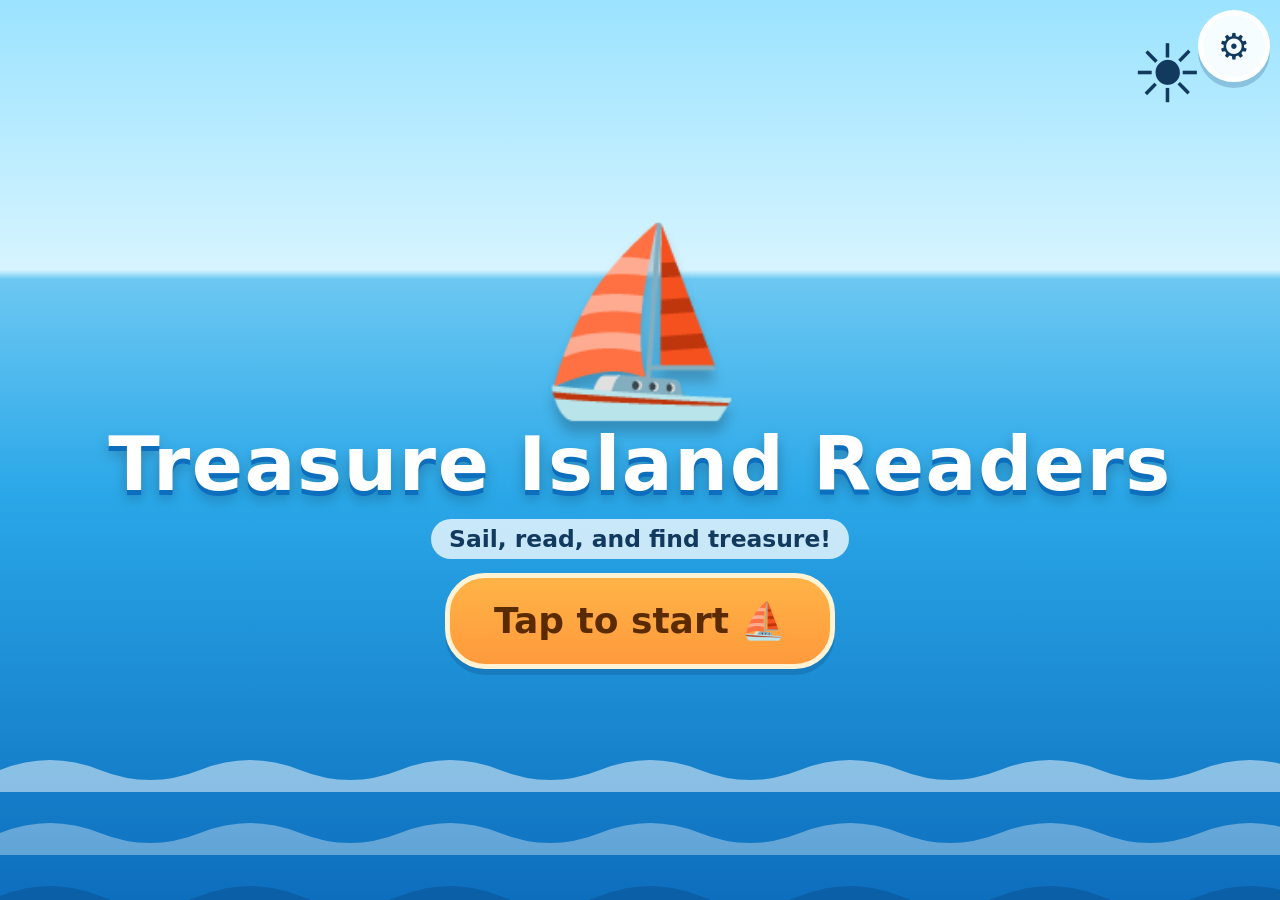
==== reading-game/index.html @ 83dc90aa "WIP: core shell, content, coins and shop Co-Authored-By: Claude Opus 5.5 <noreply@anthropic.com> Cla" ====
<!DOCTYPE html>
<html lang="en">
<head>
<meta charset="utf-8">
<meta name="viewport" content="width=device-width, initial-scale=1, maximum-scale=1, user-scalable=no, viewport-fit=cover">
<meta name="apple-mobile-web-app-capable" content="yes">
<meta name="theme-color" content="#2aa7e8">
<title>Treasure Island Readers</title>
<link rel="stylesheet" href="css/style.css">
</head>
<body>
<div id="app"></div>
<noscript>This game needs JavaScript.</noscript>
<script src="js/content.js"></script>
<script src="js/core.js"></script>
<script src="js/games/letter-pop.js"></script>
<script src="js/games/sound-hunt.js"></script>
<script src="js/games/letter-trace.js"></script>
<script src="js/games/rhyme-boat.js"></script>
<script src="js/games/word-builder.js"></script>
<script src="js/games/sight-fishing.js"></script>
<script src="js/games/sentence-match.js"></script>
<script src="js/games/story-cove.js"></script>
<script src="js/games/reading-quest.js"></script>
<script src="js/games/captains-quiz.js"></script>
<script src="js/app.js"></script>
</body>
</html>
---- reading-game/css/style.css ----
/* Treasure Island Readers - global styles */
:root {
  --sky: #9be3ff;
  --sky2: #d6f4ff;
  --sea: #2aa7e8;
  --sea-deep: #0d6ebd;
  --sand: #ffe3a3;
  --sand-dark: #f2c46b;
  --sun: #ffc93c;
  --coral: #ff6b6b;
  --green: #2fbf5b;
  --green-dark: #1f9544;
  --orange: #ff9a3c;
  --purple: #8a5cf5;
  --ink: #12395e;
  --card: #ffffff;
  --shadow: 0 6px 0 rgba(10, 60, 110, .22);
  --font: "Comic Sans MS", "Chalkboard SE", "Comic Neue", system-ui, sans-serif;
}
* { box-sizing: border-box; }
html, body {
  margin: 0; height: 100%; overflow: hidden; overscroll-behavior: none;
  font-family: var(--font); font-size: 18px; color: var(--ink);
  -webkit-text-size-adjust: 100%; -webkit-tap-highlight-color: transparent;
}
body {
  background: linear-gradient(180deg, var(--sky) 0%, var(--sky2) 30%, #6cc8f2 31%, var(--sea) 55%, var(--sea-deep) 100%);
  background-attachment: fixed;
}
button { font-family: inherit; color: inherit; touch-action: manipulation; -webkit-user-select: none; user-select: none; cursor: pointer; }
button:focus-visible, input:focus-visible { outline: 4px solid #fff; outline-offset: 2px; box-shadow: 0 0 0 7px var(--purple); }

#app { position: fixed; inset: 0; }
.screen {
  position: absolute; inset: 0; display: flex; flex-direction: column;
  padding: env(safe-area-inset-top) env(safe-area-inset-right) env(safe-area-inset-bottom) env(safe-area-inset-left);
  animation: screenIn .35s ease-out both; overflow: hidden;
}
@keyframes screenIn { from { opacity: 0; transform: scale(.97); } to { opacity: 1; transform: none; } }
.scroll { overflow-y: auto; overflow-x: hidden; -webkit-overflow-scrolling: touch; flex: 1; min-height: 0; }

/* ---------- ocean decoration ---------- */
.ocean { position: fixed; inset: 0; pointer-events: none; z-index: 0; overflow: hidden; }
.ocean .sun { position: absolute; top: 3%; right: 6%; font-size: 4.5rem; animation: sunpulse 6s ease-in-out infinite; }
.ocean .cloud { position: absolute; font-size: 4rem; opacity: .85; animation: drift 60s linear infinite; }
.ocean .cloud.c1 { top: 6%; left: -20%; }
.ocean .cloud.c2 { top: 16%; left: -20%; font-size: 3rem; animation-duration: 85s; animation-delay: -30s; }
@keyframes drift { to { transform: translateX(140vw); } }
@keyframes sunpulse { 50% { transform: scale(1.08) rotate(8deg); } }
.waves { position: absolute; left: 0; right: 0; bottom: 0; height: 100%; }
.wave {
  position: absolute; left: 0; width: 200%; height: 46px; background-repeat: repeat-x; background-size: 400px 46px;
  animation: waveMove 9s linear infinite;
}
.wave.w1 { bottom: 12%; opacity: .5; background-image: url("data:image/svg+xml;utf8,<svg xmlns='http://www.w3.org/2000/svg' width='400' height='46' viewBox='0 0 400 46'><path d='M0 24 Q50 4 100 24 T200 24 T300 24 T400 24 V46 H0Z' fill='%23ffffff'/></svg>"); }
.wave.w2 { bottom: 5%; opacity: .35; animation-duration: 13s; animation-direction: reverse; background-image: url("data:image/svg+xml;utf8,<svg xmlns='http://www.w3.org/2000/svg' width='400' height='46' viewBox='0 0 400 46'><path d='M0 24 Q50 4 100 24 T200 24 T300 24 T400 24 V46 H0Z' fill='%23ffffff'/></svg>"); }
.wave.w3 { bottom: -2%; opacity: .5; animation-duration: 7s; background-image: url("data:image/svg+xml;utf8,<svg xmlns='http://www.w3.org/2000/svg' width='400' height='46' viewBox='0 0 400 46'><path d='M0 24 Q50 4 100 24 T200 24 T300 24 T400 24 V46 H0Z' fill='%2308508f'/></svg>"); }
@keyframes waveMove { to { transform: translateX(-400px); } }
.screen > * { position: relative; z-index: 1; }

/* ---------- buttons ---------- */
.btn {
  display: inline-flex; align-items: center; justify-content: center; gap: 10px;
  min-height: 72px; min-width: 72px; padding: 0 30px; border-radius: 40px;
  border: 5px solid #fff; background: #ffffff; color: var(--ink);
  font-size: 1.5rem; font-weight: 800; box-shadow: var(--shadow);
  transition: transform .12s, box-shadow .12s;
}
.btn:active, .btn.pressed { transform: translateY(5px) scale(.97); box-shadow: 0 1px 0 rgba(10, 60, 110, .25); }
.btn.primary { background: linear-gradient(180deg, #ffb347, var(--orange)); color: #5a2a00; border-color: #fff3d6; }
.btn.green { background: linear-gradient(180deg, #55dd7e, var(--green)); color: #fff; text-shadow: 0 2px 0 rgba(0,0,0,.2); }
.btn.round { border-radius: 50%; padding: 0; width: 72px; height: 72px; font-size: 2rem; }
.btn.small { min-height: 72px; font-size: 1.2rem; padding: 0 20px; }
.btn[disabled] { opacity: .5; filter: grayscale(.5); pointer-events: none; }

/* ---------- shared game classes ---------- */
.game-stage {
  display: flex; flex-direction: column; align-items: center; justify-content: center; gap: 20px;
  width: 100%; height: 100%; padding: 16px; text-align: center; overflow-x: hidden; overflow-y: auto; position: relative;
}
.prompt {
  font-size: 2rem; font-weight: 800; line-height: 1.25; color: var(--ink); background: rgba(255,255,255,.85);
  padding: 10px 22px; border-radius: 28px; max-width: 100%; box-shadow: var(--shadow);
}
.choices { display: flex; flex-wrap: wrap; justify-content: center; align-items: center; gap: 16px; max-width: 100%; }
.choice {
  --c: #4cc3ff;
  min-width: 88px; min-height: 88px; padding: 8px 18px; border-radius: 28px;
  background: #fff; border: 6px solid var(--c); font-size: 2.5rem; font-weight: 800; color: var(--ink);
  box-shadow: 0 7px 0 rgba(10, 60, 110, .2); display: inline-flex; align-items: center; justify-content: center; gap: 8px;
  transition: transform .12s, box-shadow .12s, background .2s;
  -webkit-user-select: none; user-select: none;
}
.choices .choice:nth-child(4n+1) { --c: #4cc3ff; }
.choices .choice:nth-child(4n+2) { --c: #ff8fb1; }
.choices .choice:nth-child(4n+3) { --c: #ffc93c; }
.choices .choice:nth-child(4n+4) { --c: #8fe08f; }
.choice:active { transform: translateY(5px) scale(.96); box-shadow: 0 2px 0 rgba(10, 60, 110, .2); }
.choice.correct { border-color: var(--green); background: #e5ffe9; box-shadow: 0 0 0 6px rgba(47,191,91,.35), 0 0 30px 8px rgba(47,191,91,.6); animation: correctPop .5s ease; }
.choice.wrong { animation: wobble .5s ease; border-color: var(--coral); }
.choice.hint { animation: hintPulse 1s ease-in-out infinite; border-color: var(--sun); }
@keyframes correctPop { 40% { transform: scale(1.18); } }
@keyframes hintPulse { 50% { transform: scale(1.08); box-shadow: 0 0 0 8px rgba(255,201,60,.5), 0 0 30px 10px rgba(255,201,60,.8); } }
.big-emoji { font-size: 5rem; line-height: 1.1; filter: drop-shadow(0 4px 0 rgba(0,0,0,.12)); }
.word { font-size: 2.6rem; font-weight: 800; letter-spacing: .12em; text-transform: none; }
.slot {
  min-width: 88px; min-height: 88px; border-radius: 28px; border: 6px dashed rgba(18,57,94,.45);
  background: rgba(255,255,255,.55); display: inline-flex; align-items: center; justify-content: center; font-size: 2.5rem; font-weight: 800;
}
.slot.over { background: rgba(255,255,255,.9); border-color: var(--green); }
.draggable { cursor: grab; touch-action: none; }
.dragging { cursor: grabbing; box-shadow: 0 16px 24px rgba(0,0,0,.3); position: relative; }
.wobble { animation: wobble .5s ease; }
.bounce { animation: bounce 1s ease-in-out infinite; }
.float { animation: float 3.2s ease-in-out infinite; }
@keyframes wobble { 0%,100% { transform: translateX(0) rotate(0); } 20% { transform: translateX(-12px) rotate(-5deg); } 40% { transform: translateX(11px) rotate(5deg); } 60% { transform: translateX(-8px) rotate(-3deg); } 80% { transform: translateX(6px) rotate(2deg); } }
@keyframes bounce { 0%,100% { transform: translateY(0); } 50% { transform: translateY(-14px); } }
@keyframes float { 0%,100% { transform: translateY(0) rotate(-2deg); } 50% { transform: translateY(-10px) rotate(2deg); } }
@keyframes bob { 0%,100% { transform: translateY(0) rotate(-3deg); } 50% { transform: translateY(-12px) rotate(3deg); } }
@keyframes pop { 0% { transform: scale(0); } 70% { transform: scale(1.3); } 100% { transform: scale(1); } }

/* ---------- fx ---------- */
.fx-layer { position: fixed; inset: 0; pointer-events: none; z-index: 5000; overflow: hidden; }
.fx-piece { position: absolute; transform: translate(-50%, -50%); will-change: transform, opacity; }
.fx-conf { width: 12px; height: 18px; border-radius: 3px; }

/* ---------- start screen ---------- */
.start { align-items: center; justify-content: center; text-align: center; padding: 24px; gap: 14px; }
.start h1 {
  margin: 0; font-size: clamp(2.2rem, 8vw, 4.2rem); line-height: 1.05; color: #fff;
  text-shadow: 0 5px 0 #0d6ebd, 0 8px 14px rgba(0,0,0,.25); letter-spacing: .02em;
}
.start .subtitle { font-size: 1.3rem; color: var(--ink); background: rgba(255,255,255,.75); padding: 6px 18px; border-radius: 20px; font-weight: 700; }
.boat-hero { font-size: clamp(6rem, 24vw, 10rem); animation: bob 3.5s ease-in-out infinite; filter: drop-shadow(0 12px 6px rgba(0,0,0,.2)); line-height: 1; }
.start .btn { font-size: 2rem; min-height: 96px; padding: 0 44px; animation: pulse 1.6s ease-in-out infinite; }
@keyframes pulse { 50% { transform: scale(1.06); } }

/* ---------- top bar ---------- */
.topbar { display: flex; align-items: center; gap: 10px; padding: 10px 14px; flex-wrap: wrap; justify-content: space-between; }
.topbar .grp { display: flex; align-items: center; gap: 10px; }
.pill {
  display: inline-flex; align-items: center; gap: 6px; background: rgba(255,255,255,.92); border-radius: 30px;
  padding: 6px 14px; min-height: 48px; font-weight: 800; font-size: 1.25rem; box-shadow: 0 4px 0 rgba(10,60,110,.2);
}
.pill .coin-count.tick { animation: pop .4s ease; display: inline-block; }
.rank-badge { background: #fff3c4; }
.rank-badge small { font-size: .8rem; opacity: .75; display: block; line-height: 1; font-weight: 700; }
.iconbtn {
  width: 72px; height: 72px; border-radius: 50%; border: 5px solid #fff; background: rgba(255,255,255,.9); font-size: 2rem;
  box-shadow: var(--shadow); display: inline-flex; align-items: center; justify-content: center; position: relative; padding: 0;
  transition: transform .12s;
}
.iconbtn:active { transform: translateY(4px) scale(.95); }
.hold-ring { position: absolute; inset: -7px; border-radius: 50%; pointer-events: none; opacity: 0; transition: opacity .15s; }
.iconbtn.holding .hold-ring { opacity: 1; }

/* ---------- profile picker ---------- */
.pick { align-items: center; justify-content: center; gap: 22px; padding: 20px; text-align: center; }
.pick h2 { margin: 0; font-size: 2.2rem; color: #fff; text-shadow: 0 4px 0 #0d6ebd; }
.captains { display: flex; flex-wrap: wrap; gap: 22px; justify-content: center; }
.captain-card {
  width: min(300px, 80vw); padding: 22px 16px; border-radius: 40px; background: #fff; border: 8px solid var(--sun);
  box-shadow: 0 10px 0 rgba(10,60,110,.25); display: flex; flex-direction: column; align-items: center; gap: 6px;
  font-size: 1.6rem; font-weight: 800; transition: transform .12s;
}
.captain-card:nth-child(2) { border-color: #ff8fb1; }
.captain-card:active { transform: translateY(6px) scale(.97); }
.captain-card .av { font-size: 5.5rem; line-height: 1.1; animation: bob 3s ease-in-out infinite; }
.captain-card small { font-size: 1rem; opacity: .7; }

/* ---------- map ---------- */
.map-body { padding: 0 14px 12px; display: flex; flex-direction: column; align-items: center; }
.map-boat { position: relative; width: 230px; height: 190px; animation: bob 4s ease-in-out infinite; margin: 0 auto -6px; flex: none; }
.map-boat svg { width: 100%; height: 100%; overflow: visible; }
.path { width: 100%; max-width: 560px; display: flex; flex-direction: column; gap: 10px; padding: 6px 0 30px; position: relative; }
.island-row { display: flex; }
.island-row.l { justify-content: flex-start; padding-left: 4%; }
.island-row.r { justify-content: flex-end; padding-right: 4%; }
.island-row.m { justify-content: center; }
.island {
  display: flex; flex-direction: column; align-items: center; gap: 4px; background: none; border: 0; padding: 4px; min-width: 120px; min-height: 120px;
  animation: float 4s ease-in-out infinite; transition: transform .12s;
}
.island:nth-child(odd) { animation-delay: -1.3s; }
.island .land {
  width: 112px; height: 100px; border-radius: 50% 50% 46% 46% / 62% 62% 38% 38%; background: radial-gradient(circle at 50% 30%, #ffefb8, var(--sand) 55%, var(--sand-dark));
  display: flex; align-items: center; justify-content: center; font-size: 3.4rem; box-shadow: 0 8px 0 rgba(10,60,110,.28), inset 0 -8px 0 rgba(0,0,0,.06);
  border: 4px solid #fff7dc;
}
.island .name { font-size: 1.1rem; font-weight: 800; background: rgba(255,255,255,.92); padding: 2px 12px; border-radius: 14px; }
.island:active { transform: scale(.92); }
.island.go { animation: bounce .5s ease 2; }
.island.challenge .land { width: 140px; height: 124px; background: radial-gradient(circle at 50% 30%, #fff3a8, #ffcf3f 55%, #e69b00); border-color: #fff; font-size: 4.4rem; box-shadow: 0 0 0 6px rgba(255,255,255,.35), 0 0 30px 8px rgba(255,201,60,.8), 0 8px 0 rgba(10,60,110,.28); }
.island.challenge .name { background: #fff3c4; }
.toolbar { display: flex; justify-content: center; gap: 12px; padding: 8px 12px 14px; flex-wrap: wrap; }
.toolbar .btn { font-size: 1.15rem; padding: 0 20px; }
.empty-note { background: rgba(255,255,255,.9); padding: 18px 24px; border-radius: 28px; font-size: 1.3rem; font-weight: 700; margin: 30px 16px; text-align: center; }

/* ---------- game host ---------- */
.host-header { display: flex; align-items: center; justify-content: space-between; flex-wrap: wrap; gap: 6px 10px; padding: 8px 12px 4px; }
.host-header .dots { display: flex; gap: 8px; justify-content: center; flex: 1 1 auto; min-width: 140px; order: 2; }
.host-header .left { order: 1; } .host-header .right { order: 3; display: flex; align-items: center; gap: 10px; }
.dot { width: 22px; height: 22px; border-radius: 50%; background: rgba(255,255,255,.55); border: 3px solid #fff; transition: background .3s, transform .3s; }
.dots.many .dot { width: 15px; height: 15px; border-width: 2px; }
.dot.done { background: var(--sun); transform: scale(1.2); box-shadow: 0 0 10px 2px rgba(255,201,60,.9); animation: pop .5s ease; }
.host-body { flex: 1; min-height: 0; position: relative; }
@media (max-width: 560px) {
  .host-header .dots { order: 4; flex-basis: 100%; }
}
.crashed { padding: 30px; text-align: center; font-size: 1.5rem; font-weight: 700; background: #fff; border-radius: 28px; margin: 24px; }

/* ---------- treasure ---------- */
.treasure { align-items: center; justify-content: center; text-align: center; gap: 12px; padding: 16px; overflow-y: auto; }
.treasure h2 { margin: 0; font-size: 2.2rem; color: #fff; text-shadow: 0 4px 0 #0d6ebd; }
.chest { width: 200px; height: 170px; }
.chest { overflow: visible; margin-top: 46px; }
.chest .lid { transform-origin: 20px 70px; transition: transform .8s cubic-bezier(.3,1.5,.5,1); }
.chest.open .lid { transform: rotate(-38deg) translateY(-6px); }
.chest .glow { opacity: 0; transition: opacity .6s .3s; }
.chest.open .glow { opacity: 1; }
.rewards { display: flex; gap: 12px; flex-wrap: wrap; justify-content: center; }
.reward { background: #fff; border-radius: 28px; padding: 10px 20px; font-size: 1.6rem; font-weight: 800; box-shadow: var(--shadow); animation: pop .6s ease both; }
.reward .big { font-size: 3.4rem; display: block; line-height: 1.1; }
.treasure .btns { display: flex; gap: 14px; flex-wrap: wrap; justify-content: center; margin-top: 6px; }

/* ---------- panels / modals ---------- */
.modal { position: fixed; inset: 0; z-index: 2000; background: rgba(8, 50, 90, .6); display: flex; align-items: center; justify-content: center; padding: 14px; animation: screenIn .25s ease both; }
.sheet {
  background: #fff; border-radius: 32px; width: min(720px, 100%); max-height: 100%; overflow-y: auto; padding: 18px 20px 24px;
  box-shadow: 0 12px 0 rgba(10,60,110,.3); position: relative; -webkit-overflow-scrolling: touch;
}
.sheet h2 { margin: 4px 0 12px; font-size: 1.9rem; }
.sheet h3 { margin: 18px 0 8px; font-size: 1.3rem; }
.sheet .close { position: sticky; top: 0; float: right; z-index: 3; }
.sheet-head { display: flex; align-items: center; justify-content: space-between; gap: 10px; }
.sticker-grid { display: grid; grid-template-columns: repeat(auto-fill, minmax(90px, 1fr)); gap: 12px; }
.sticker { background: #eaf8ff; border-radius: 22px; min-height: 96px; display: flex; flex-direction: column; align-items: center; justify-content: center; font-size: 3rem; position: relative; border: 4px solid #bfe9ff; padding: 4px; }
.sticker small { font-size: .8rem; font-weight: 700; }
.sticker.locked { filter: grayscale(1) brightness(0) opacity(.18); border-style: dashed; }
.sticker .n { position: absolute; top: -6px; right: -4px; background: var(--coral); color: #fff; font-size: .9rem; font-weight: 800; border-radius: 12px; padding: 0 8px; }
.power { display: flex; gap: 12px; align-items: center; background: #fff3c4; padding: 10px 16px; border-radius: 22px; margin: 8px 0; font-size: 1.3rem; font-weight: 800; }
.power .e { font-size: 2.4rem; }
.note { background: #eaf8ff; border-radius: 20px; padding: 12px 16px; font-weight: 700; margin-bottom: 8px; }

/* shop */
.shop-grid { display: grid; grid-template-columns: repeat(auto-fill, minmax(150px, 1fr)); gap: 12px; }
.shop-item {
  background: #f4fbff; border: 4px solid #bfe9ff; border-radius: 24px; padding: 10px 6px; min-height: 140px;
  display: flex; flex-direction: column; align-items: center; justify-content: center; gap: 4px; font-weight: 800; font-size: 1rem;
}
.shop-item .pv { font-size: 2.8rem; line-height: 1.1; min-height: 52px; display: flex; align-items: center; }
.shop-item .sw { width: 52px; height: 40px; border-radius: 10px; border: 3px solid #fff; box-shadow: 0 2px 4px rgba(0,0,0,.3); }
.shop-item.equipped { border-color: var(--green); background: #e5ffe9; }
.shop-item.cant { opacity: .65; }
.shop-preview { height: 150px; display: flex; justify-content: center; margin-bottom: 8px; }
.shop-preview .map-boat { height: 150px; width: 180px; animation-duration: 5s; }

/* grown-ups */
.gu-row { display: flex; flex-wrap: wrap; gap: 10px; align-items: center; margin: 6px 0; }
.gu-row label { font-weight: 800; min-width: 90px; }
.gu input[type=text], .gu select { font-family: inherit; font-size: 1.2rem; padding: 10px 12px; border-radius: 14px; border: 3px solid #bfe9ff; min-height: 48px; max-width: 100%; }
.gu input[type=range] { width: min(320px, 100%); height: 40px; }
.av-pick { display: flex; flex-wrap: wrap; gap: 6px; }
.av-pick button { width: 52px; height: 52px; border-radius: 14px; border: 3px solid #bfe9ff; background: #fff; font-size: 1.7rem; padding: 0; }
.av-pick button.sel { border-color: var(--green); background: #e5ffe9; }
.seg button { min-height: 52px; padding: 0 16px; border-radius: 14px; border: 3px solid #bfe9ff; background: #fff; font-size: 1.05rem; font-weight: 800; }
.seg button.sel { background: var(--green); color: #fff; border-color: var(--green-dark); }
.gu table { border-collapse: collapse; width: 100%; font-size: 1rem; }
.gu th, .gu td { text-align: left; padding: 6px 8px; border-bottom: 2px solid #e4f3fb; }
.gu .danger { background: #ffe1e1; border-color: #ffb3b3; }
.gu-hold-wrap { text-align: center; }

/* rank up */
.rankup { position: fixed; inset: 0; z-index: 4000; background: rgba(8,50,90,.65); display: flex; align-items: center; justify-content: center; padding: 16px; }
.rankup-card { background: #fff; border-radius: 40px; padding: 26px 30px; text-align: center; display: flex; flex-direction: column; align-items: center; gap: 8px; animation: pop .6s ease both; border: 8px solid var(--sun); }
.rankup-emoji { font-size: 6rem; animation: bounce 1s infinite; }
.rankup-title { font-size: 2rem; font-weight: 800; color: var(--orange); }
.rankup-text { font-size: 1.6rem; font-weight: 800; }

.sr-only { position: absolute; width: 1px; height: 1px; overflow: hidden; clip: rect(0 0 0 0); }
@media (max-width: 420px) {
  html, body { font-size: 16px; }
  .prompt { font-size: 1.6rem; padding: 8px 16px; }
  .choice { font-size: 2.2rem; }
  .big-emoji { font-size: 4.2rem; }
  .map-boat { width: 190px; height: 160px; }
}
@media (prefers-reduced-motion: reduce) {
  .wave, .cloud, .sun, .island, .boat-hero, .map-boat { animation: none !important; }
}
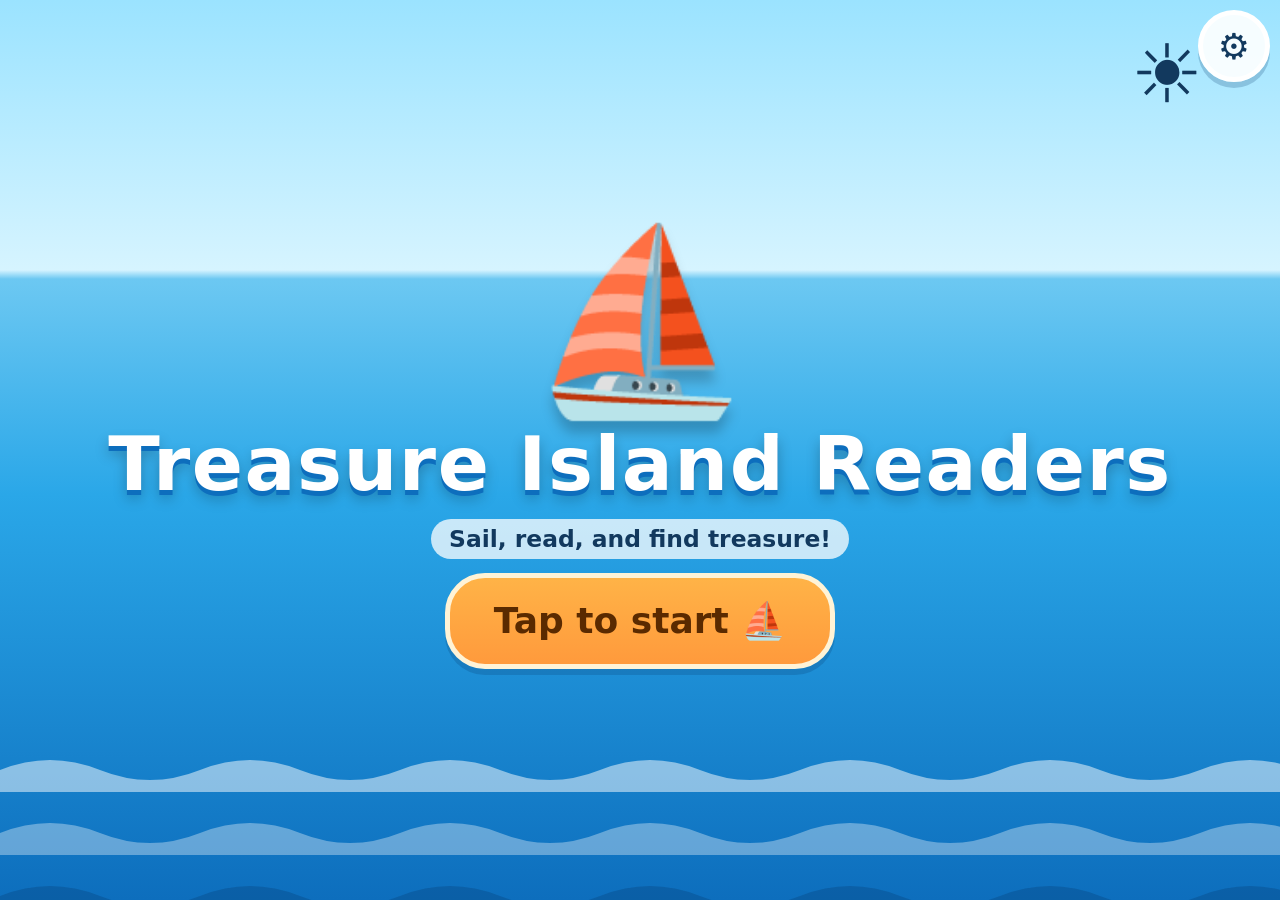
==== commit 02f8e75f: "Defer rank-up celebration until off the game screen; add README A rank-up earned mid-game showed a 6" ====
--- a/reading-game/index.html
+++ b/reading-game/index.html
@@ -6,6 +6,7 @@
 <meta name="apple-mobile-web-app-capable" content="yes">
 <meta name="theme-color" content="#2aa7e8">
 <title>Treasure Island Readers</title>
+<link rel="icon" href="data:,">
 <link rel="stylesheet" href="css/style.css">
 </head>
 <body>
--- a/reading-game/css/style.css
+++ b/reading-game/css/style.css
@@ -27,6 +27,8 @@
   background: linear-gradient(180deg, var(--sky) 0%, var(--sky2) 30%, #6cc8f2 31%, var(--sea) 55%, var(--sea-deep) 100%);
   background-attachment: fixed;
 }
+body { -webkit-user-select: none; user-select: none; -webkit-touch-callout: none; }
+input, select, textarea { -webkit-user-select: text; user-select: text; }
 button { font-family: inherit; color: inherit; touch-action: manipulation; -webkit-user-select: none; user-select: none; cursor: pointer; }
 button:focus-visible, input:focus-visible { outline: 4px solid #fff; outline-offset: 2px; box-shadow: 0 0 0 7px var(--purple); }
 
@@ -75,9 +77,12 @@
 
 /* ---------- shared game classes ---------- */
 .game-stage {
-  display: flex; flex-direction: column; align-items: center; justify-content: center; gap: 20px;
+  display: flex; flex-direction: column; align-items: center; justify-content: flex-start; gap: 20px;
   width: 100%; height: 100%; padding: 16px; text-align: center; overflow-x: hidden; overflow-y: auto; position: relative;
 }
+/* centre when there is room, but let tall content scroll from the top (justify-content:center would clip it) */
+.game-stage > :first-child, .treasure > :first-child { margin-top: auto; }
+.game-stage > :last-child, .treasure > :last-child { margin-bottom: auto; }
 .prompt {
   font-size: 2rem; font-weight: 800; line-height: 1.25; color: var(--ink); background: rgba(255,255,255,.85);
   padding: 10px 22px; border-radius: 28px; max-width: 100%; box-shadow: var(--shadow);
@@ -125,14 +130,17 @@
 .fx-conf { width: 12px; height: 18px; border-radius: 3px; }
 
 /* ---------- start screen ---------- */
-.start { align-items: center; justify-content: center; text-align: center; padding: 24px; gap: 14px; }
+.start { align-items: center; justify-content: flex-start; overflow-y: auto; text-align: center; padding: 24px; gap: 14px; }
 .start h1 {
   margin: 0; font-size: clamp(2.2rem, 8vw, 4.2rem); line-height: 1.05; color: #fff;
   text-shadow: 0 5px 0 #0d6ebd, 0 8px 14px rgba(0,0,0,.25); letter-spacing: .02em;
 }
 .start .subtitle { font-size: 1.3rem; color: var(--ink); background: rgba(255,255,255,.75); padding: 6px 18px; border-radius: 20px; font-weight: 700; }
 .boat-hero { font-size: clamp(6rem, 24vw, 10rem); animation: bob 3.5s ease-in-out infinite; filter: drop-shadow(0 12px 6px rgba(0,0,0,.2)); line-height: 1; }
-.start .btn { font-size: 2rem; min-height: 96px; padding: 0 44px; animation: pulse 1.6s ease-in-out infinite; }
+.start .btn { font-size: 2rem; min-height: 96px; padding: 0 44px; animation: pulse 1.6s ease-in-out infinite; max-width: 100%; white-space: nowrap; }
+@media (max-width: 420px) { .start .btn { font-size: 1.6rem; padding: 0 28px; } }
+.start .boat-hero { margin-top: auto; }
+.start .btn { margin-bottom: auto; }
 @keyframes pulse { 50% { transform: scale(1.06); } }
 
 /* ---------- top bar ---------- */
@@ -155,8 +163,9 @@
 .iconbtn.holding .hold-ring { opacity: 1; }
 
 /* ---------- profile picker ---------- */
-.pick { align-items: center; justify-content: center; gap: 22px; padding: 20px; text-align: center; }
-.pick h2 { margin: 0; font-size: 2.2rem; color: #fff; text-shadow: 0 4px 0 #0d6ebd; }
+.pick { align-items: center; justify-content: flex-start; overflow-y: auto; gap: 22px; padding: 20px; text-align: center; }
+.pick h2 { margin: auto 0 0; font-size: 2.2rem; color: var(--ink); background: rgba(255,255,255,.9); padding: 8px 24px; border-radius: 32px; box-shadow: var(--shadow); }
+.pick .captains { margin-bottom: auto; }
 .captains { display: flex; flex-wrap: wrap; gap: 22px; justify-content: center; }
 .captain-card {
   width: min(300px, 80vw); padding: 22px 16px; border-radius: 40px; background: #fff; border: 8px solid var(--sun);
@@ -174,6 +183,7 @@
 .map-boat svg { width: 100%; height: 100%; overflow: visible; }
 .path { width: 100%; max-width: 560px; display: flex; flex-direction: column; gap: 10px; padding: 6px 0 30px; position: relative; }
 .island-row { display: flex; }
+@media (max-height: 800px) { .map-boat { width: 170px; height: 140px; } .path { gap: 2px; } .island { min-height: 104px; } }
 .island-row.l { justify-content: flex-start; padding-left: 4%; }
 .island-row.r { justify-content: flex-end; padding-right: 4%; }
 .island-row.m { justify-content: center; }
@@ -194,6 +204,7 @@
 .island.challenge .name { background: #fff3c4; }
 .toolbar { display: flex; justify-content: center; gap: 12px; padding: 8px 12px 14px; flex-wrap: wrap; }
 .toolbar .btn { font-size: 1.15rem; padding: 0 20px; }
+@media (max-width: 480px) { .toolbar { gap: 6px; padding: 6px 6px 12px; flex-wrap: nowrap; } .toolbar .btn { font-size: .92rem; padding: 0 9px; gap: 4px; min-height: 64px; border-width: 4px; min-width: 0; } }
 .empty-note { background: rgba(255,255,255,.9); padding: 18px 24px; border-radius: 28px; font-size: 1.3rem; font-weight: 700; margin: 30px 16px; text-align: center; }
 
 /* ---------- game host ---------- */
@@ -210,8 +221,8 @@
 .crashed { padding: 30px; text-align: center; font-size: 1.5rem; font-weight: 700; background: #fff; border-radius: 28px; margin: 24px; }
 
 /* ---------- treasure ---------- */
-.treasure { align-items: center; justify-content: center; text-align: center; gap: 12px; padding: 16px; overflow-y: auto; }
-.treasure h2 { margin: 0; font-size: 2.2rem; color: #fff; text-shadow: 0 4px 0 #0d6ebd; }
+.treasure { align-items: center; justify-content: flex-start; text-align: center; gap: 12px; padding: 16px; overflow-y: auto; }
+.treasure h2 { margin: 0; font-size: 2.2rem; color: var(--ink); background: rgba(255,255,255,.9); padding: 8px 24px; border-radius: 32px; box-shadow: var(--shadow); max-width: 100%; }
 .chest { width: 200px; height: 170px; }
 .chest { overflow: visible; margin-top: 46px; }
 .chest .lid { transform-origin: 20px 70px; transition: transform .8s cubic-bezier(.3,1.5,.5,1); }
@@ -221,6 +232,14 @@
 .rewards { display: flex; gap: 12px; flex-wrap: wrap; justify-content: center; }
 .reward { background: #fff; border-radius: 28px; padding: 10px 20px; font-size: 1.6rem; font-weight: 800; box-shadow: var(--shadow); animation: pop .6s ease both; }
 .reward .big { font-size: 3.4rem; display: block; line-height: 1.1; }
+@media (max-width: 480px), (max-height: 700px) {
+  .treasure { gap: 8px; }
+  .treasure h2 { font-size: 1.9rem; }
+  .chest { width: 150px; height: 128px; margin-top: 30px; }
+  .reward { padding: 6px 12px; font-size: 1.2rem; border-radius: 22px; }
+  .reward .big { font-size: 2.4rem; }
+  .rewards { gap: 8px; }
+}
 .treasure .btns { display: flex; gap: 14px; flex-wrap: wrap; justify-content: center; margin-top: 6px; }
 
 /* ---------- panels / modals ---------- */
